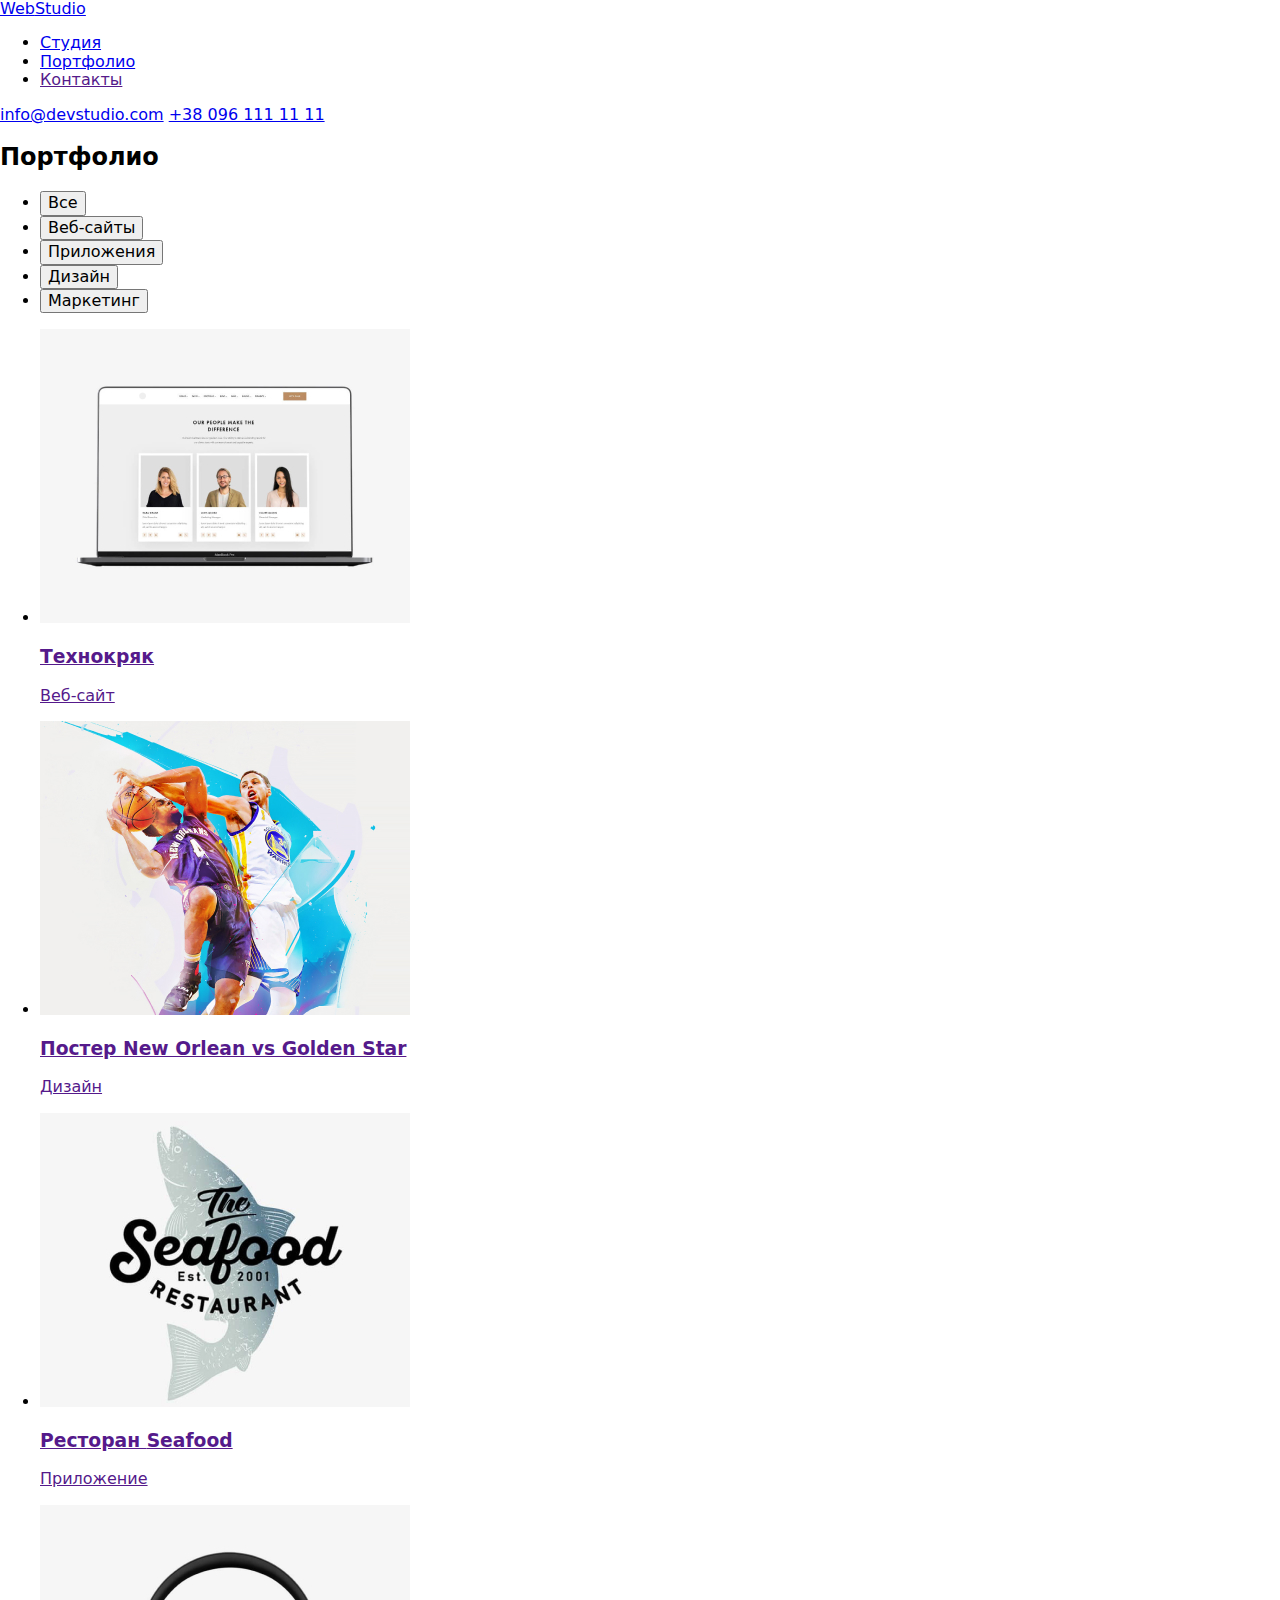
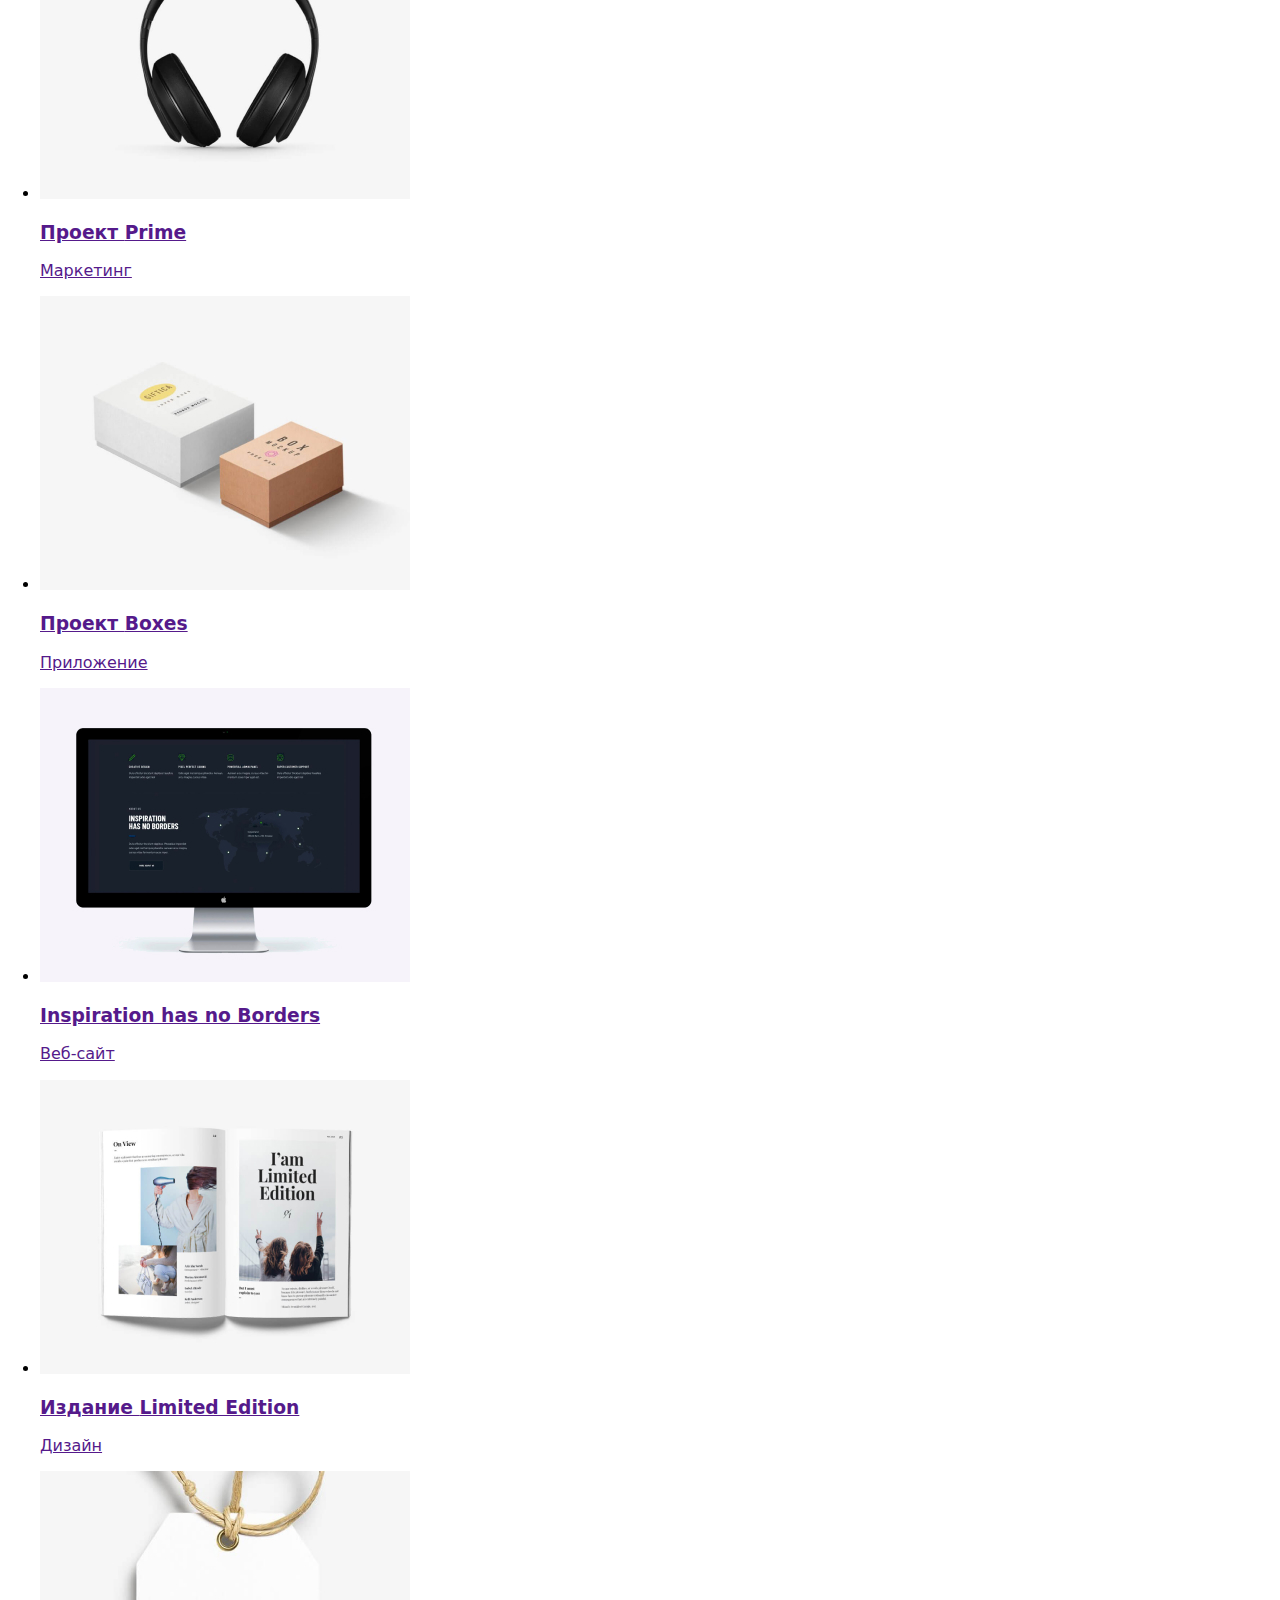
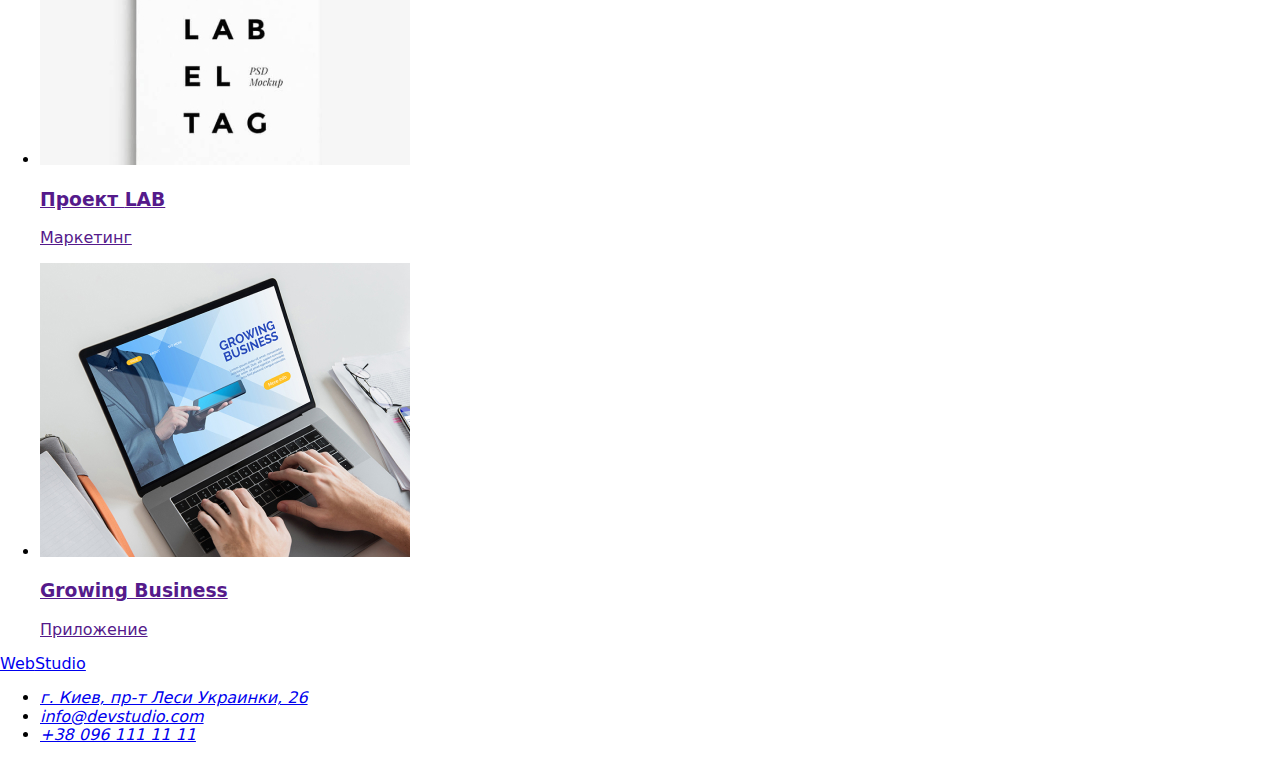
==== portfolio.html @ e285d03b "добавил код" ====
<!DOCTYPE html>
<html lang="ru">
<head>
    <meta charset="UTF-8">
    <meta name="viewport" content="width=device-width, initial-scale=1.0">
    <title>Портфолио</title>
    <link href="https://fonts.googleapis.com/css2?family=Raleway:wght@700&family=Roboto:wght@400;500;700;900&display=swap" rel="stylesheet">
    <link rel="stylesheet" href="https://cdnjs.cloudflare.com/ajax/libs/modern-normalize/1.0.0/modern-normalize.min.css">
    <link rel="stylesheet" href="./css/style.css">
</head>
<body>
    <!--Шапка сайта-->
    <header class="page-header">
        <div class="header container">
            <nav class="nav">
                <a class="firm-name" href="./index.html"><span class="first-firm-name">Web</span><span
                        class="second-firm-name">Studio</span> </a>
                <ul class="site-nav list">
                    <li class="item"><a class="link" href="./index.html">Студия</a></li>
                    <li class="item"><a class="link current" href="./portfolio.html">Портфолио</a></li>
                    <li class="item"><a class="link" href="">Контакты</a></li>
                </ul>
            </nav>
            <div class="contact">
                <a class="contact link" href="mailto:info@devstudio.com">info@devstudio.com</a>
                <a class="contact link" href="tel:+380961111111">+38 096 111 11 11</a>
            </div>
        </div>
    </header>
    <main>
        <!-- Портфолио -->
        <section class="section portfolio">
            <div class="container">
                <h2 class="visually-hidden">Портфолио</h2>
                <ul class="portfolio-button list">
                    <li class="button item"><button class="radio-button first" type="button">Все</button></li>
                    <li class="button item"><button class="radio-button second" type="button">Веб-сайты</button></li>
                    <li class="button item"><button class="radio-button third" type="button">Приложения</button></li>
                    <li class="button item"><button class="radio-button fourth" type="button">Дизайн</button></li>
                    <li class="button item"><button class="radio-button fifth" type="button">Маркетинг</button></li>
                </ul>
                <ul class="portfolio list">
                    <li class="portfolio item">
                        <a class="portfolio link" href="">
                            <img src="./images/технокряк.jpg" alt="Фотография ноутбукуа с людьми на заставке" min-width="370" height="294">
                            <div class="portfolio-list-wrapper">
                                <h3 class="image-name">Технокряк</h3>
                                <p class="project-type">Веб-сайт</p>
                            </div>
                        </a>
                    </li>
                    <li class="portfolio item">
                        <a class="portfolio link" href="">
                            <img src="./images/Постер-New-Orlean-vs-Golden-Star.jpg" alt="Постер двух баскетболистов" min-width="370" height="294">
                            <div class="portfolio-list-wrapper">
                                <h3 class="image-name">Постер <span lang="en">New Orlean vs Golden Star</span></h3>
                                <p class="project-type">Дизайн</p>
                            </div>
                        </a>
                    </li>
                    <li class="portfolio item">
                        <a class="portfolio link" href="">
                            <img src="./images/Ресторан-Seafood.jpg" alt="Логотип ресторана" min-width="370" height="294">
                            <div class="portfolio-list-wrapper">
                                <h3 class="image-name">Ресторан <span lang="en">Seafood</span></h3>
                                <p class="project-type">Приложение</p>
                            </div>
                        </a>
                    </li>
                    <li class="portfolio item">
                        <a class="portfolio link" href="">
                            <img src="./images/Проект-Prime.jpg" alt="Картинка наушников" min-width="370" height="294">
                            <div class="portfolio-list-wrapper">
                                <h3 class="image-name">Проект <span lang="en">Prime</span> </h3>
                                <p class="project-type">Маркетинг</p>
                            </div>
                        </a>
                    </li>
                    <li class="portfolio item">
                        <a class="portfolio link" href="">
                            <img src="./images/Проект-Boxes.jpg" alt="Картинка коробок" min-width="370" height="294">
                            <div class="portfolio-list-wrapper">
                                <h3 class="image-name">Проект <span lang="en">Boxes</span> </h3>
                                <p class="project-type">Приложение</p>
                            </div>
                        </a>
                    </li>
                    <li class="portfolio item">
                        <a class="portfolio link" href="">
                            <img src="./images/Inspiration-has-no-Borders.jpg" alt="На экране компьютера показана карта мира" min-width="370" height="294">
                            <div class="portfolio-list-wrapper">
                                <h3 class="image-name" lang="en">Inspiration has no Borders</h3>
                                <p class="project-type">Веб-сайт</p>
                            </div>
                        </a>
                    </li>
                    <li class="portfolio item">
                        <a class="portfolio link" href="">
                            <img src="./images/Издание-Limited-Edition.jpg" alt=" Фотография открытой книги" min-width="370" height="294">
                            <div class="portfolio-list-wrapper">
                               <h3 class="image-name">Издание <span lang="en">Limited Edition</span></h3>
                                <p class="project-type">Дизайн</p> 
                            </div>
                        </a>
                    </li>
                    <li class="portfolio item">
                        <a class="portfolio link" href="">
                            <img src="./images/Проект-LAB.jpg" alt="Фотография этикетки" min-width="370" height="294">
                            <div class="portfolio-list-wrapper">
                                <h3 class="image-name">Проект <span lang="en">LAB</span></h3>
                                <p class="project-type">Маркетинг</p>
                            </div>
                        </a>
                    </li>
                    <li class="portfolio item">
                        <a class="portfolio link" href="">
                            <img src="./images/Growing-Business.jpg" alt="Фотография ноутбука на котором печатают" min-width="370" height="294">
                            <div class="portfolio-list-wrapper">
                                <h3 class="image-name" lang="en">Growing Business</h3>
                                <p class="project-type">Приложение</p>
                            </div>
                        </a>
                    </li>
                </ul>
            </div>
        </section>
    </main>
    <!--Подвал-->
    <footer class="page-footer">
        <div class="footer container">
            <a class="firm-name" href="index.html"><span class="first-firm-name">Web</span><span
                    class="third-firm-name">Studio</span> </a>
            <address class="address">
                <ul class="address list">
                    <li class="item"> <a class="link street" href="https://goo.gl/maps/psgdGGSvyjgULsp37" target="blank">г.
                            Киев, пр-т Леси Украинки, 26</a>
                    </li>
                    <li class="item"><a class="link" href="mailto:info@devstudio.com">info@devstudio.com</a>
                    </li>
                    <li class="item"><a class="link" href="tel:+380961111111">+38 096 111 11 11</a>
                    </li>
                </ul>
            </address>
        </div>
    </footer>
</body>
</html>
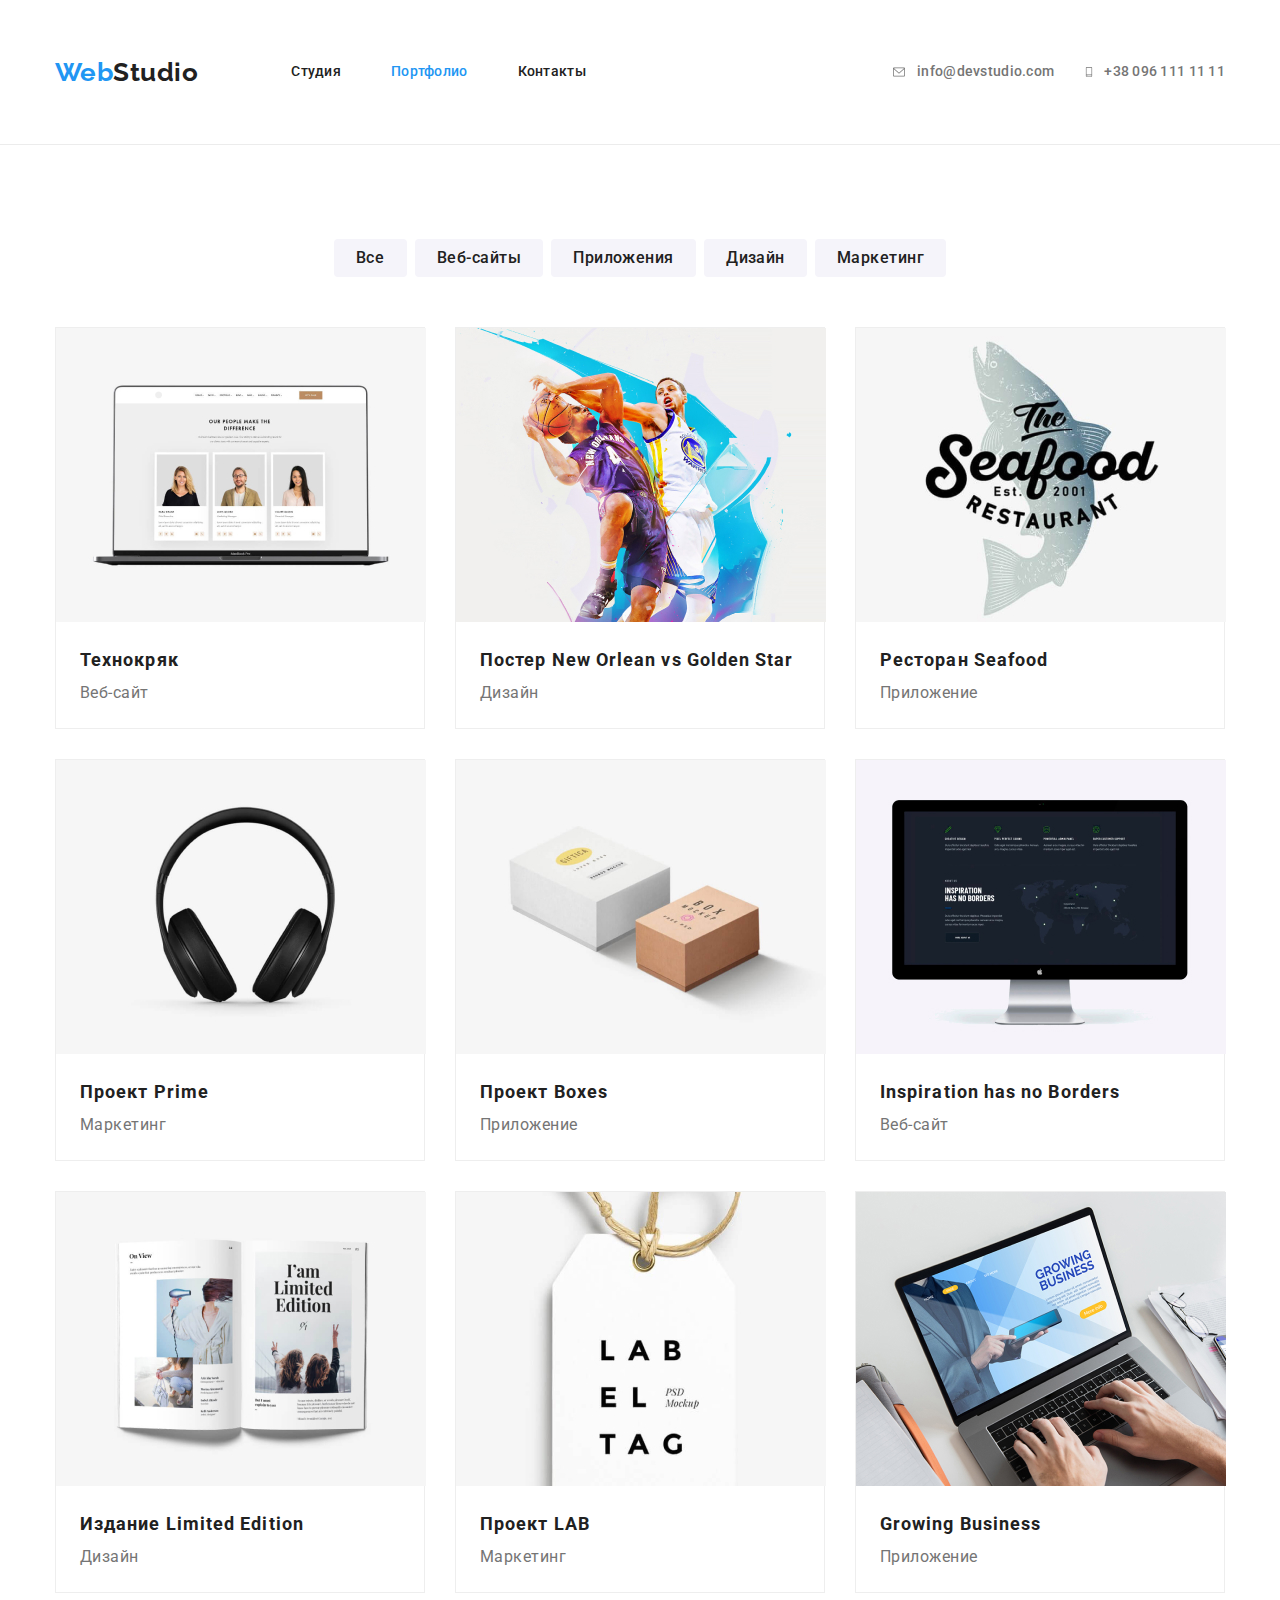
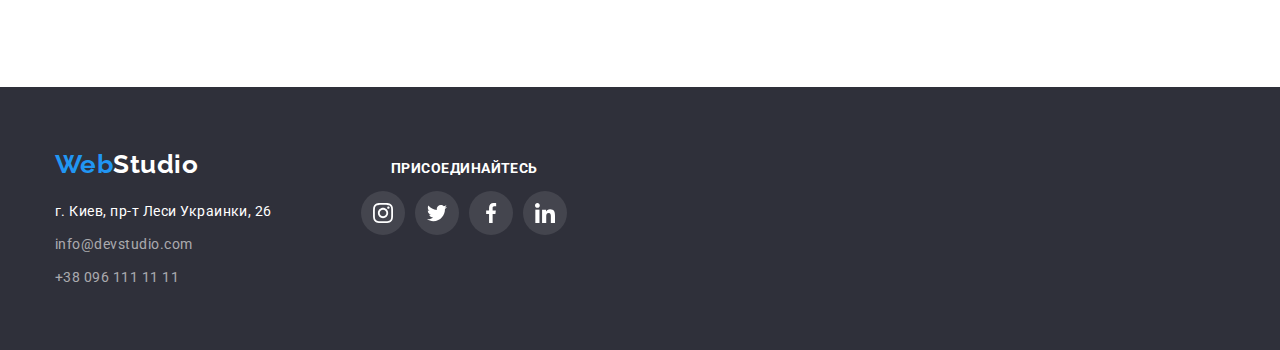
==== commit 3056d10b: "разметил все на странице" ====
--- a/portfolio.html
+++ b/portfolio.html
@@ -22,8 +22,18 @@
                 </ul>
             </nav>
             <div class="contact">
-                <a class="contact link" href="mailto:info@devstudio.com">info@devstudio.com</a>
-                <a class="contact link" href="tel:+380961111111">+38 096 111 11 11</a>
+                <div class="contact-case">
+                    <svg class="mail-icon" width="16" height="12">
+                        <use href="./images/sprite.svg#mail"></use>
+                    </svg>
+                    <a class="contact link" href="mailto:info@devstudio.com">info@devstudio.com</a>
+                </div>
+                <div class="contact-case">
+                    <svg class="phone-icon" width="10" height="16">
+                        <use href="./images/sprite.svg#phone"></use>
+                    </svg>
+                    <a class="contact link" href="tel:+380961111111">+38 096 111 11 11</a>
+                </div>
             </div>
         </div>
     </header>
@@ -128,19 +138,60 @@
     <!--Подвал-->
     <footer class="page-footer">
         <div class="footer container">
-            <a class="firm-name" href="index.html"><span class="first-firm-name">Web</span><span
-                    class="third-firm-name">Studio</span> </a>
-            <address class="address">
-                <ul class="address list">
-                    <li class="item"> <a class="link street" href="https://goo.gl/maps/psgdGGSvyjgULsp37" target="blank">г.
-                            Киев, пр-т Леси Украинки, 26</a>
+            <div class="address-container">
+                <a class="firm-name" href="index.html"><span class="first-firm-name">Web</span><span
+                        class="third-firm-name">Studio</span> </a>
+                <address class="address">
+                    <ul class="address list">
+                        <li class="item"> <a class="link street" href="https://goo.gl/maps/psgdGGSvyjgULsp37"
+                                target="blank">г. Киев,
+                                пр-т Леси Украинки, 26</a>
+                        </li>
+                        <li class="footer-contact item"><a class="link"
+                                href="mailto:info@devstudio.com">info@devstudio.com</a>
+                        </li>
+                        <li class="footer-contact item"><a class="link" href="tel:+380961111111">+38 096 111 11 11</a>
+                        </li>
+                    </ul>
+                </address>
+            </div>
+            <div class="appeal">
+                <p class="accent">Присоединайтесь</p>
+                <ul class="social-list list">
+                    <li class="social-list item">
+                        <a class="footer-social-list link" href="https://www.instagram.com/" target="_blank"
+                            rel="noreferrer noopener">
+                            <svg class="footer-social-list-icon" width="20px" height="20px">
+                                <use href="./images/sprite.svg#instagram"></use>
+                            </svg>
+                        </a>
                     </li>
-                    <li class="item"><a class="link" href="mailto:info@devstudio.com">info@devstudio.com</a>
+                    <li class="social-list item">
+                        <a class="footer-social-list link" href="https://www.twitter.com/" target="_blank"
+                            rel="noreferrer noopener">
+                            <svg class="footer-social-list-icon" width="20px" height="20px">
+                                <use href="./images/sprite.svg#twitter"></use>
+                            </svg>
+                        </a>
                     </li>
-                    <li class="item"><a class="link" href="tel:+380961111111">+38 096 111 11 11</a>
+                    <li class="social-list item">
+                        <a class="footer-social-list link" href="https://www.facebook.com/" target="_blank"
+                            rel="noreferrer noopener">
+                            <svg class="footer-social-list-icon" width="20px" height="20px">
+                                <use href="./images/sprite.svg#facebook"></use>
+                            </svg>
+                        </a>
+                    </li>
+                    <li class="social-list item">
+                        <a class="footer-social-list link" href="https://www.linkedin.com/" target="_blank"
+                            rel="noreferrer noopener">
+                            <svg class="footer-social-list-icon" width="20px" height="20px">
+                                <use href="./images/sprite.svg#linkedin"></use>
+                            </svg>
+                        </a>
                     </li>
                 </ul>
-            </address>
+            </div>
         </div>
     </footer>
 </body>
--- a/css/style.css
+++ b/css/style.css
@@ -0,0 +1,622 @@
+/* Цвет оглавлений текста #212121 */
+/* Цвет основного текста #757575 */
+/* акцент #2196F3 */
+/* белый #FFFFFF */
+/* вторичный для подвала rgba(255, 255, 255, 0.6); */
+/* цвет body фона #FFFFFF */
+/* цвет фона команды #f5f4fa */
+/* цвет фона героя  #2F303A; */
+/* цвет нижней линии в гарое #ECECEC */
+:root {
+  --main-text-color: #212121;
+  --title-text-color: #757575;
+  --accent-text: #2196f3;
+  --white: #ffffff;
+  --background-body-section: #ffffff;
+  --background-team-section: #f5f4fa;
+  --background-hero-section: #2f303a;
+  --footer-link-color: rgba(255, 255, 255, 0.6);
+}
+/* общие */
+body {
+  background-color: var(--background-features-section);
+  color: var(--main-text-color);
+
+  font-family: Roboto, sans-serif;
+  letter-spacing: 0.03em;
+}
+.list {
+  list-style: none;
+}
+.link {
+  text-decoration: none;
+}
+.section-title {
+  margin-top: 0;
+  margin-bottom: 50px;
+
+  color: var(--main-text-color);
+
+  font-weight: 700;
+  font-size: 36px;
+  line-height: 1.16;
+  text-align: center;
+}
+.section {
+  padding-bottom: 94px;
+}
+.container {
+  margin-left: auto;
+  margin-right: auto;
+  padding-left: 15px;
+  padding-right: 15px;
+  width: 1200px;
+
+  /* outline: 2px solid green; */
+}
+
+img {
+  display: block;
+}
+/* Делаем шапку */
+.page-header {
+  border-bottom: 1px solid #ececec;
+  background-color: var(--white);
+}
+
+.header.container {
+  display: flex;
+  align-items: center;
+}
+
+/* название фирмы */
+.firm-name {
+  margin-right: 93px;
+
+  font-family: Raleway, sans-serif;
+  font-weight: 700;
+  font-size: 26px;
+  line-height: 1.19;
+  text-decoration: none;
+}
+.first-firm-name {
+  color: var(--accent-text);
+}
+.second-firm-name {
+  color: var(--main-text-color);
+}
+
+/* навигация сайта */
+.nav {
+  display: flex;
+  align-items: center;
+}
+
+.site-nav.list {
+  display: flex;
+
+  margin-top: 0;
+  margin-bottom: 0;
+}
+
+.site-nav .link {
+  display: block;
+  padding-top: 32px;
+  padding-bottom: 32px;
+
+  color: var(--main-text-color);
+}
+.site-nav .link:hover,
+.site-nav .link:focus {
+  color: var(--accent-text);
+}
+
+.site-nav .item:not(:last-child) {
+  margin-right: 50px;
+}
+
+.contact {
+  display: flex;
+
+  margin-left: auto;
+  padding-top: 32px;
+  padding-bottom: 32px;
+
+  color: var(--title-text-color);
+}
+
+.contact-case:not(:last-child) {
+  margin-right: 30px;
+}
+
+.contact.link:hover,
+.contact.link:focus {
+  color: var(--accent-text);
+}
+
+.contact.link:hover .mail-icon,
+.contact.link:focus {
+  fill: var(--accent-text);
+}
+.contact-case {
+  display: flex;
+  align-items: center;
+}
+.mail-icon,
+.phone-icon {
+  margin-right: 10px;
+}
+
+.mail-icon:hover,
+.mail-icon:focus {
+  content: '';
+  fill: var(--accent-text);
+}
+
+.site-nav.list {
+  padding-left: 0;
+}
+.site-nav.list,
+.contact.link {
+  font-weight: 500;
+  font-size: 14px;
+  line-height: 1.14;
+  letter-spacing: 0.02em;
+}
+
+/* Подсветка актуально открытой страницы */
+.link.current {
+  color: var(--accent-text);
+}
+
+/* делаем блок герой */
+.hero {
+  padding-top: 200px;
+  padding-bottom: 200px;
+
+  background-image: linear-gradient(
+      rgba(47, 48, 58, 0.4),
+      rgba(47, 48, 58, 0.4)
+    ),
+    url('../images/bg.jpg');
+  background-repeat: no-repeat;
+  background-size: cover;
+  background-color: var(--background-hero-section);
+  text-align: center;
+}
+.hero-title {
+  margin-top: 0;
+  margin-bottom: 30px;
+  color: var(--white);
+
+  font-weight: 900;
+  font-size: 44px;
+  line-height: 1.4;
+  letter-spacing: 0.06em;
+}
+.hero-button {
+  display: inline-block;
+  padding: 10px 32px;
+  border-radius: 4px;
+  box-shadow: 0px 4px 4px rgba(0, 0, 0, 0.15);
+  border: 0px solid transparent;
+  min-width: 200px;
+
+  color: var(--white);
+  background-color: var(--accent-text);
+
+  font-family: Roboto, sans-serif;
+  font-weight: 700;
+  font-size: 16px;
+  line-height: 1.88;
+  letter-spacing: 0.06em;
+}
+/* Блок Особеностей */
+
+/* Скрываем назву секции */
+.visually-hidden {
+  position: absolute;
+  width: 1px;
+  height: 1px;
+  margin: -1px;
+  border: 0;
+  padding: 0;
+  white-space: nowrap;
+  clip-path: inset(100%);
+  clip: rect(0 0 0 0);
+  overflow: hidden;
+}
+
+.section.features {
+  padding-top: 94px;
+}
+
+.features.list {
+  display: flex;
+
+  padding-left: 0;
+  margin-top: 0;
+  margin-bottom: 0;
+}
+
+.features.list > .item {
+  min-width: 270px;
+}
+
+.features.list > .item:not(:last-child) {
+  margin-right: 30px;
+}
+
+.features.list .title {
+  margin-top: 0;
+  margin-bottom: 10px;
+
+  color: var(--main-text-color);
+  font-weight: 700;
+  font-size: 14px;
+  line-height: 1.14;
+}
+
+.features.list .text {
+  margin-top: 0;
+  margin-bottom: 0;
+
+  color: var(--title-text-color);
+
+  font-weight: 400;
+  font-size: 14px;
+  line-height: 1.7;
+}
+
+.container-features.icon {
+  margin-bottom: 30px;
+  padding: 25px 100px;
+
+  background-color: #f5f4fa;
+}
+
+/* чем мы занимаемся, все остальное в других блоках, Наша команда*/
+
+.projects.list {
+  display: flex;
+
+  padding-left: 0;
+  margin-top: 0;
+  margin-bottom: 0;
+}
+
+.projects.list > .item:not(:last-child) {
+  margin-right: 30px;
+}
+
+/* наша команда */
+.section.team {
+  padding-top: 94px;
+
+  background-color: var(--background-team-section);
+}
+
+.team.list {
+  display: flex;
+  text-align: center;
+
+  margin-top: 0;
+  margin-bottom: 0;
+  padding-left: 0;
+}
+
+.team.list > .item {
+  box-shadow: 0px 1px 3px rgba(0, 0, 0, 0.12), 0px 1px 1px rgba(0, 0, 0, 0.14),
+    0px 2px 1px rgba(0, 0, 0, 0.2);
+  border-radius: 0px 0px 4px 4px;
+
+  background-color: #fff;
+}
+
+.team.list > .item:not(:last-child) {
+  margin-right: 30px;
+}
+
+.photo {
+  margin-top: 0;
+  margin-bottom: 30px;
+}
+
+.staff-name {
+  margin-top: 0;
+  margin-bottom: 10px;
+
+  color: var(--main-text-color);
+
+  font-weight: 500;
+  font-size: 16px;
+  line-height: 1.19;
+}
+.specialty {
+  margin-top: 0;
+  margin-bottom: 16px;
+
+  color: var(--title-text-color);
+
+  font-weight: 400;
+  font-size: 16px;
+  line-height: 1.19;
+}
+
+.social-list.list {
+  display: flex;
+  justify-content: space-between;
+
+  width: 206px;
+  margin: 0 auto;
+  margin-bottom: 30px;
+  padding-left: 0;
+}
+
+.social-list.link {
+  display: flex;
+  justify-content: center;
+  align-items: center;
+
+  width: 44px;
+  height: 44px;
+  border-radius: 50%;
+}
+
+.social-list-icon {
+  fill: #afb1b8;
+}
+
+.social-list.link:hover,
+.social-list.link:focus {
+  background-color: var(--accent-text);
+}
+
+.social-list.link:hover .social-list-icon,
+.social-list.link:focus .social-list-icon {
+  fill: var(--white);
+}
+
+/* Наши Клиенты */
+.section.clients {
+  padding-top: 94px;
+}
+
+.logo-container {
+  display: flex;
+  align-items: center;
+  justify-content: center;
+
+  border: 1px solid #afb1b8;
+  border-radius: 4px;
+
+  width: 170px;
+  height: 90px;
+}
+
+.clients.list {
+  display: flex;
+  justify-content: center;
+}
+
+.clients.item:not(:last-child) {
+  margin-right: 30px;
+}
+
+/* подвал */
+.page-footer {
+  padding-top: 60px;
+  padding-bottom: 60px;
+
+  background-color: var(--background-hero-section);
+}
+
+.footer.container {
+  display: flex;
+  align-items: baseline;
+}
+
+.address-container > .firm-name {
+  margin-bottom: 20px;
+  display: block;
+}
+.third-firm-name {
+  color: #ffffff;
+}
+
+.address-container {
+  margin-right: 70px;
+}
+.address {
+  color: var(--white);
+
+  font-style: normal;
+  font-weight: 400;
+  font-size: 14px;
+  line-height: 1.7;
+}
+
+.address > .list {
+  padding-left: 0;
+  margin-top: 0;
+  margin-bottom: 0;
+}
+
+.address.list > .item:not(:last-child) {
+  margin-bottom: 9px;
+}
+
+.footer-contact.item {
+  display: block;
+}
+.address.list .link.street {
+  color: var(--white);
+}
+
+.address.list .link {
+  color: var(--footer-link-color);
+}
+
+.appeal {
+  display: inline-block;
+  text-align: center;
+}
+
+.accent {
+  text-transform: uppercase;
+  color: var(--white);
+
+  font-weight: 700;
+  font-size: 14px;
+  line-height: 1.14;
+}
+
+.footer-social-list.link {
+  display: flex;
+  justify-content: center;
+  align-items: center;
+
+  background-color: rgb(255, 255, 255, 0.1);
+  border-radius: 50%;
+
+  width: 44px;
+  height: 44px;
+}
+
+.footer-social-list.link:focus,
+.footer-social-list.link:hover {
+  background-color: var(--accent-text);
+}
+
+.footer-social-list-icon {
+  fill: var(--white);
+}
+
+/* Страница Портфолио */
+
+.section.portfolio {
+  padding-top: 94px;
+  padding-bottom: 94px;
+}
+
+.portfolio-button.list {
+  display: flex;
+  justify-content: center;
+
+  margin-top: 0;
+  margin-bottom: 50px;
+  padding-left: 0;
+}
+
+.portfolio-button .radio-button {
+  display: inline-block;
+  color: var(--main-text-color);
+  background-color: var(--background-team-section);
+  border-radius: 4px;
+  border: 0 solid transparent;
+  padding: 6px 22px;
+
+  font-family: Roboto;
+  font-weight: 500;
+  font-size: 16px;
+  line-height: 1.63;
+  letter-spacing: 0.03em;
+}
+
+.portfolio-button .radio-button:hover,
+.portfolio-button .radio-button:focus {
+  background-color: var(--accent-text);
+  color: var(--white);
+  box-shadow: 0px 3px 1px rgba(0, 0, 0, 0.1), 0px 1px 2px rgba(0, 0, 0, 0.08),
+    0px 2px 2px rgba(0, 0, 0, 0.12);
+
+  cursor: pointer;
+}
+
+.portfolio-button .radio-button:hover,
+.portfolio-button .radio-button:focus {
+  color: var(--white);
+  background-color: var(--accent-text);
+}
+
+.portfolio-button.list > .button.item:not(:last-child) {
+  margin-right: 8px;
+}
+
+.radio-button.first {
+  min-width: 73px;
+}
+
+.radio-button.second {
+  min-width: 128px;
+}
+
+.radio-button.third {
+  min-width: 145px;
+}
+
+.radio-button.fourth {
+  min-width: 103px;
+}
+
+.radio-button.fifth {
+  min-width: 130px;
+}
+
+.portfolio.list {
+  display: flex;
+  flex-wrap: wrap;
+
+  margin-top: 0;
+  margin-bottom: 0;
+  padding-left: 0;
+}
+
+/* маржин 30px, 2маржина в строке, 3 элимента в строке */
+.portfolio.item {
+  width: calc((100% - 60px) / 3);
+  margin-right: 30px;
+  border: 1px solid #eeeeee;
+}
+
+.portfolio.item:nth-child(3n) {
+  margin-right: 0;
+}
+
+.portfolio.item:not(:nth-last-child(-n + 3)) {
+  margin-bottom: 30px;
+}
+
+.portfolio.item:hover,
+.portfolio.item:focus {
+  box-shadow: 0px 1px 1px rgba(0, 0, 0, 0.12), 0px 4px 4px rgba(0, 0, 0, 0.06),
+    1px 4px 6px rgba(0, 0, 0, 0.16);
+  cursor: pointer;
+}
+
+.portfolio-list-wrapper {
+  padding: 20px 24px;
+}
+
+.image-name {
+  margin-top: 0;
+  margin-bottom: 0;
+
+  color: var(--main-text-color);
+
+  font-weight: 700;
+  font-size: 18px;
+  line-height: 2;
+  letter-spacing: 0.06em;
+}
+
+.project-type {
+  margin-top: 0;
+  margin-bottom: 0;
+
+  color: var(--title-text-color);
+
+  font-weight: 400;
+  font-size: 16px;
+  line-height: 1.88;
+}
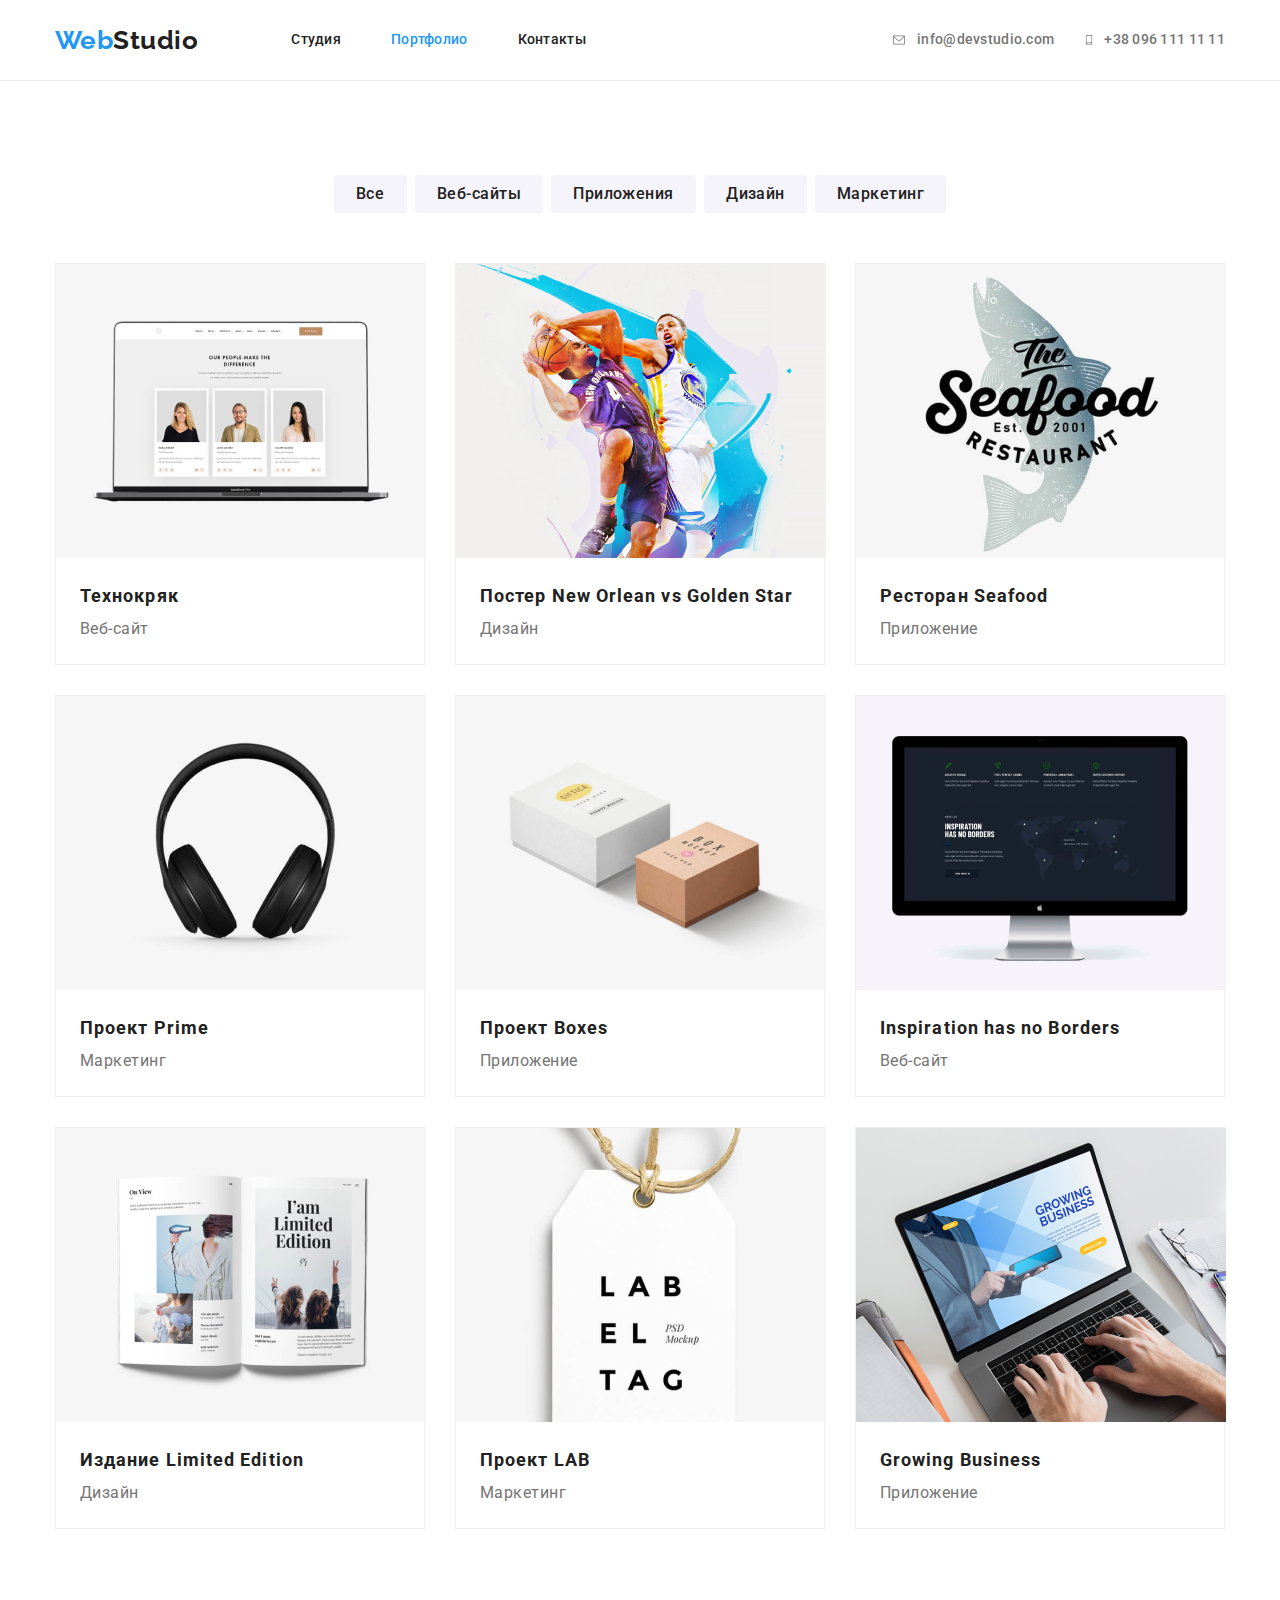
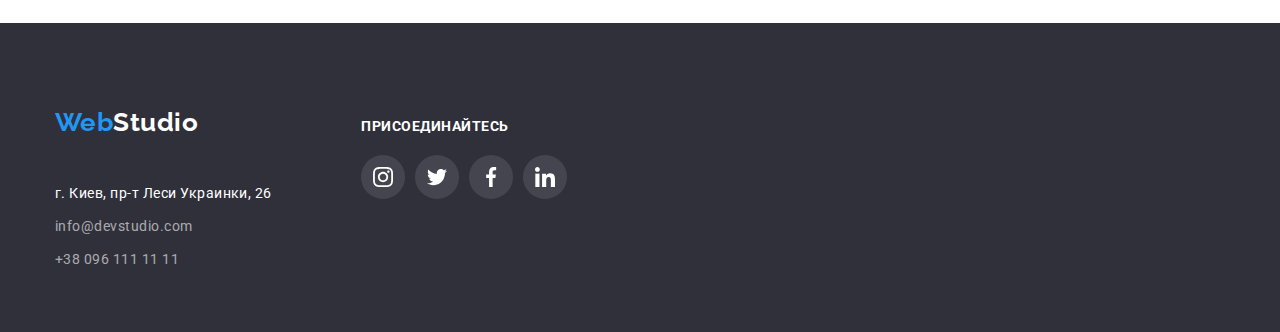
==== commit e8872812: "Исправлено ошибки которые всказал 2 раз ментор" ====
--- a/portfolio.html
+++ b/portfolio.html
@@ -23,16 +23,20 @@
             </nav>
             <div class="contact">
                 <div class="contact-case">
-                    <svg class="mail-icon" width="16" height="12">
-                        <use href="./images/sprite.svg#mail"></use>
-                    </svg>
-                    <a class="contact link" href="mailto:info@devstudio.com">info@devstudio.com</a>
+                    <a class="contact link" href="mailto:info@devstudio.com">
+                        <svg class="contact-icon" width="16" height="12">
+                            <use href="./images/sprite.svg#mail"></use>
+                        </svg>
+                        info@devstudio.com
+                    </a>
                 </div>
                 <div class="contact-case">
-                    <svg class="phone-icon" width="10" height="16">
-                        <use href="./images/sprite.svg#phone"></use>
-                    </svg>
-                    <a class="contact link" href="tel:+380961111111">+38 096 111 11 11</a>
+                    <a class="contact link" href="tel:+380961111111">
+                        <svg class="contact-icon" width="10" height="16">
+                            <use href="./images/sprite.svg#phone"></use>
+                        </svg>
+                        +38 096 111 11 11
+                    </a>
                 </div>
             </div>
         </div>
@@ -49,6 +53,7 @@
                     <li class="button item"><button class="radio-button fourth" type="button">Дизайн</button></li>
                     <li class="button item"><button class="radio-button fifth" type="button">Маркетинг</button></li>
                 </ul>
+                <!-- Карточки -->
                 <ul class="portfolio list">
                     <li class="portfolio item">
                         <a class="portfolio link" href="">
--- a/css/style.css
+++ b/css/style.css
@@ -51,8 +51,6 @@
   padding-left: 15px;
   padding-right: 15px;
   width: 1200px;
-
-  /* outline: 2px solid green; */
 }
 
 img {
@@ -72,6 +70,8 @@
 /* название фирмы */
 .firm-name {
   margin-right: 93px;
+  padding-top: 24px;
+  padding-bottom: 24px;
 
   font-family: Raleway, sans-serif;
   font-weight: 700;
@@ -119,14 +119,27 @@
   display: flex;
 
   margin-left: auto;
+
+  color: var(--title-text-color);
+}
+
+.contact-icon {
+  fill: currentColor;
+}
+
+.contact-case:not(:last-child) {
+  margin-right: 30px;
+}
+
+.contact.link {
+  align-items: center;
+
   padding-top: 32px;
   padding-bottom: 32px;
-
-  color: var(--title-text-color);
-}
-
-.contact-case:not(:last-child) {
-  margin-right: 30px;
+}
+
+.contact-icon {
+  margin-right: 10px;
 }
 
 .contact.link:hover,
@@ -134,23 +147,14 @@
   color: var(--accent-text);
 }
 
-.contact.link:hover .mail-icon,
-.contact.link:focus {
+.contact.link:hover .contact-icon,
+.contact.link:focus .contact-icon {
   fill: var(--accent-text);
 }
+
 .contact-case {
   display: flex;
   align-items: center;
-}
-.mail-icon,
-.phone-icon {
-  margin-right: 10px;
-}
-
-.mail-icon:hover,
-.mail-icon:focus {
-  content: '';
-  fill: var(--accent-text);
 }
 
 .site-nav.list {
@@ -182,8 +186,14 @@
   background-repeat: no-repeat;
   background-size: cover;
   background-color: var(--background-hero-section);
+
   text-align: center;
-}
+  margin-left: auto;
+  margin-right: auto;
+  width: 1600px;
+  min-height: 600px;
+}
+
 .hero-title {
   margin-top: 0;
   margin-bottom: 30px;
@@ -191,8 +201,9 @@
 
   font-weight: 900;
   font-size: 44px;
-  line-height: 1.4;
+  line-height: 1.36;
   letter-spacing: 0.06em;
+  text-transform: uppercase;
 }
 .hero-button {
   display: inline-block;
@@ -382,10 +393,21 @@
   padding-top: 94px;
 }
 
-.logo-container {
-  display: flex;
+.clients.list {
+  display: flex;
+
+  padding: 0;
+  margin: 0;
+}
+
+.clients.item:not(:last-child) {
+  margin-right: 30px;
+}
+
+.clients-list.link {
+  display: flex;
+  justify-content: center;
   align-items: center;
-  justify-content: center;
 
   border: 1px solid #afb1b8;
   border-radius: 4px;
@@ -394,13 +416,18 @@
   height: 90px;
 }
 
-.clients.list {
-  display: flex;
-  justify-content: center;
-}
-
-.clients.item:not(:last-child) {
-  margin-right: 30px;
+.clients-logo {
+  fill: #afb1b8;
+}
+
+.clients-list.link:hover .clients-logo,
+.clients-list.link:focus .clients-logo {
+  fill: var(--accent-text);
+}
+
+.clients-list.link:hover,
+.clients-list.link:focus {
+  border-color: var(--accent-text);
 }
 
 /* подвал */
@@ -457,18 +484,19 @@
   color: var(--footer-link-color);
 }
 
-.appeal {
-  display: inline-block;
-  text-align: center;
-}
-
 .accent {
+  margin-top: 0;
+  margin-bottom: 20px;
+
   text-transform: uppercase;
   color: var(--white);
 
   font-weight: 700;
   font-size: 14px;
   line-height: 1.14;
+}
+.appeal .social-list.list {
+  margin-bottom: 0;
 }
 
 .footer-social-list.link {
@@ -531,12 +559,7 @@
     0px 2px 2px rgba(0, 0, 0, 0.12);
 
   cursor: pointer;
-}
-
-.portfolio-button .radio-button:hover,
-.portfolio-button .radio-button:focus {
-  color: var(--white);
-  background-color: var(--accent-text);
+  /* outline: 4px; */
 }
 
 .portfolio-button.list > .button.item:not(:last-child) {
@@ -562,6 +585,8 @@
 .radio-button.fifth {
   min-width: 130px;
 }
+
+/* Карточки */
 
 .portfolio.list {
   display: flex;
@@ -587,8 +612,12 @@
   margin-bottom: 30px;
 }
 
-.portfolio.item:hover,
-.portfolio.item:focus {
+.portfolio.link {
+  display: inline-block;
+}
+
+.portfolio.link:hover,
+.portfolio.link:focus {
   box-shadow: 0px 1px 1px rgba(0, 0, 0, 0.12), 0px 4px 4px rgba(0, 0, 0, 0.06),
     1px 4px 6px rgba(0, 0, 0, 0.16);
   cursor: pointer;
